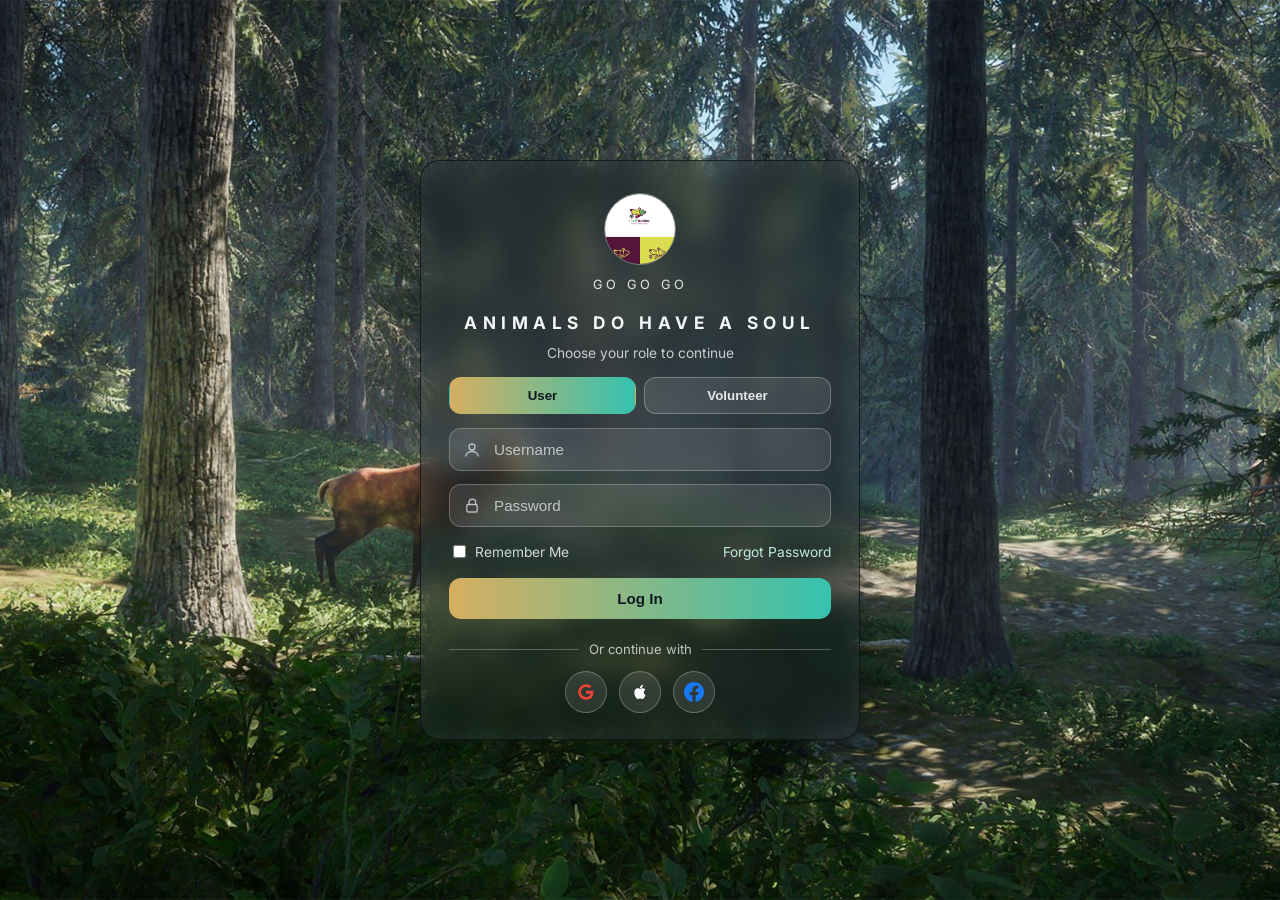
==== login.html @ 61837742 "update" ====
<!DOCTYPE html>
<html lang="en">
<head>
	<meta charset="UTF-8">
	<meta name="viewport" content="width=device-width, initial-scale=1.0">
	<title>Creative Login</title>
	<link rel="stylesheet" href="login.css">
</head>
<body>
	<main class="page-wrap">
		<section class="login-card" aria-label="Login form">
			<div class="logo-wrap">
				<img
					src="assets/logo.jpg"
					onerror="this.onerror=null;this.src='assets/logo.jpeg';"
					alt="Logo"
					class="logo"
				>
				<p class="logo-text">GO GO GO</p>
			</div>

			<h1 class="title">Animals do have a Soul</h1>
			<p class="subtitle">Choose your role to continue</p>

			<div class="role-switch" role="tablist" aria-label="Choose login type">
				<button type="button" id="userTab" class="role-btn active" aria-selected="true">User</button>
				<button type="button" id="volunteerTab" class="role-btn" aria-selected="false">Volunteer</button>
			</div>

			<form id="userForm" class="login-form auth-panel" action="/login" method="post">
				<label class="input-group" for="username">
					<span class="input-icon" aria-hidden="true">
						<svg viewBox="0 0 24 24" fill="none" xmlns="http://www.w3.org/2000/svg">
							<circle cx="12" cy="8" r="4" stroke="currentColor" stroke-width="1.8"/>
							<path d="M4 20C4 16.6863 7.58172 14 12 14C16.4183 14 20 16.6863 20 20" stroke="currentColor" stroke-width="1.8" stroke-linecap="round"/>
						</svg>
					</span>
					<input type="text" id="username" name="username" placeholder="Username" required>
				</label>

				<label class="input-group" for="password">
					<span class="input-icon" aria-hidden="true">
						<svg viewBox="0 0 24 24" fill="none" xmlns="http://www.w3.org/2000/svg">
							<rect x="5" y="10" width="14" height="10" rx="2" stroke="currentColor" stroke-width="1.8"/>
							<path d="M8 10V7.5C8 5.01472 10.0147 3 12.5 3C14.9853 3 17 5.01472 17 7.5V10" stroke="currentColor" stroke-width="1.8" stroke-linecap="round"/>
						</svg>
					</span>
					<input type="password" id="password" name="password" placeholder="Password" required>
				</label>

				<div class="meta-row">
					<label class="remember">
						<input type="checkbox" name="remember">
						<span>Remember Me</span>
					</label>
					<a href="#" class="forgot-link">Forgot Password</a>
				</div>

				<button type="submit" class="login-btn">Log In</button>
			</form>

			<form id="volunteerForm" class="login-form auth-panel is-hidden" action="/volunteer-auth" method="post">
				<label class="input-group" for="volunteerId">
					<span class="input-icon" aria-hidden="true">
						<svg viewBox="0 0 24 24" fill="none" xmlns="http://www.w3.org/2000/svg">
							<circle cx="12" cy="8" r="4" stroke="currentColor" stroke-width="1.8"/>
							<path d="M4 20C4 16.6863 7.58172 14 12 14C16.4183 14 20 16.6863 20 20" stroke="currentColor" stroke-width="1.8" stroke-linecap="round"/>
						</svg>
					</span>
					<input type="text" id="volunteerId" name="volunteer_id" placeholder="Volunteer ID" required>
				</label>

				<label class="input-group" for="volunteerPassword">
					<span class="input-icon" aria-hidden="true">
						<svg viewBox="0 0 24 24" fill="none" xmlns="http://www.w3.org/2000/svg">
							<rect x="5" y="10" width="14" height="10" rx="2" stroke="currentColor" stroke-width="1.8"/>
							<path d="M8 10V7.5C8 5.01472 10.0147 3 12.5 3C14.9853 3 17 5.01472 17 7.5V10" stroke="currentColor" stroke-width="1.8" stroke-linecap="round"/>
						</svg>
					</span>
					<input type="password" id="volunteerPassword" name="password" placeholder="Password" required>
				</label>

				<div class="volunteer-actions">
					<button type="submit" name="action" value="login" class="login-btn">Volunteer Login</button>
					<button type="submit" name="action" value="register" class="secondary-btn">Register as Volunteer</button>
				</div>
			</form>

			<div class="divider"><span>Or continue with</span></div>

			<div class="social-row" aria-label="Social login options">
				<a class="social-btn" href="#" aria-label="Continue with Google">
					<svg viewBox="0 0 24 24" xmlns="http://www.w3.org/2000/svg">
						<path fill="#EA4335" d="M12 10.2v3.9h5.5c-.2 1.3-1.5 3.9-5.5 3.9-3.3 0-6-2.7-6-6s2.7-6 6-6c1.9 0 3.2.8 3.9 1.5l2.7-2.6C17 3.5 14.8 2.6 12 2.6A9.4 9.4 0 1 0 12 21.4c5.4 0 9-3.8 9-9.2 0-.6-.1-1.1-.2-1.6H12Z"/>
					</svg>
				</a>
				<a class="social-btn" href="#" aria-label="Continue with Apple">
					<svg viewBox="0 0 24 24" xmlns="http://www.w3.org/2000/svg">
						<path fill="currentColor" d="M16.6 12.4c0-2.1 1.7-3.1 1.8-3.2-1-1.4-2.5-1.6-3-1.6-1.3-.1-2.6.8-3.2.8-.7 0-1.7-.8-2.8-.8-1.4 0-2.8.8-3.5 2.1-1.5 2.6-.4 6.5 1 8.5.7 1 1.5 2.1 2.6 2.1 1 0 1.4-.6 2.7-.6 1.3 0 1.6.6 2.7.6 1.1 0 1.8-1 2.5-2 .8-1.1 1.1-2.3 1.1-2.4-.1 0-1.9-.7-1.9-3.5Zm-2-6.1c.6-.8 1-1.8.9-2.9-.9 0-2 .6-2.6 1.3-.6.7-1.1 1.8-1 2.8 1 0 2.1-.5 2.7-1.2Z"/>
					</svg>
				</a>
				<a class="social-btn" href="#" aria-label="Continue with Facebook">
					<svg viewBox="0 0 24 24" xmlns="http://www.w3.org/2000/svg">
						<path fill="#1877F2" d="M24 12.1C24 5.4 18.6 0 12 0S0 5.4 0 12.1c0 6 4.4 11 10.1 12v-8.5H7v-3.5h3.1V9.4c0-3.1 1.8-4.8 4.6-4.8 1.3 0 2.7.2 2.7.2v3h-1.5c-1.5 0-2 .9-2 1.9v2.3h3.4l-.6 3.5h-2.8V24c5.7-1 10.1-6 10.1-11.9Z"/>
					</svg>
				</a>
			</div>
		</section>
	</main>
	<script>
		const userTab = document.getElementById('userTab');
		const volunteerTab = document.getElementById('volunteerTab');
		const userForm = document.getElementById('userForm');
		const volunteerForm = document.getElementById('volunteerForm');

		function showUserPanel() {
			userTab.classList.add('active');
			volunteerTab.classList.remove('active');
			userTab.setAttribute('aria-selected', 'true');
			volunteerTab.setAttribute('aria-selected', 'false');
			userForm.classList.remove('is-hidden');
			volunteerForm.classList.add('is-hidden');
		}

		function showVolunteerPanel() {
			volunteerTab.classList.add('active');
			userTab.classList.remove('active');
			volunteerTab.setAttribute('aria-selected', 'true');
			userTab.setAttribute('aria-selected', 'false');
			volunteerForm.classList.remove('is-hidden');
			userForm.classList.add('is-hidden');
		}

		userTab.addEventListener('click', showUserPanel);
		volunteerTab.addEventListener('click', showVolunteerPanel);
	</script>
</body>
</html>
---- login.css ----
@import url('https://fonts.googleapis.com/css2?family=Inter:wght@400;500;600;700&display=swap');

* {
	box-sizing: border-box;
}

body {
	margin: 0;
	min-height: 100vh;
	font-family: 'Inter', sans-serif;
	color: #f4f7f8;
	background-image: url('./login-bg.jpg');
	background-size: cover;
	background-position: center;
	background-repeat: no-repeat;
}

.page-wrap {
	min-height: 100vh;
	display: grid;
	place-items: center;
	padding: 24px;
}

.login-card {
	width: min(440px, 100%);
	padding: 32px 28px 26px;
	border-radius: 20px;
	background: rgba(16, 24, 30, 0.42);
	border: 1px solid rgba(10, 18, 22, 0.65);
	backdrop-filter: blur(12px);
	-webkit-backdrop-filter: blur(12px);
	box-shadow:
		inset 0 0 34px rgba(255, 255, 255, 0.09),
		0 16px 44px rgba(0, 0, 0, 0.35);
}

.logo-wrap {
	text-align: center;
	margin-bottom: 18px;
}

.logo {
	width: 72px;
	height: 72px;
	object-fit: cover;
	border-radius: 50%;
	border: 1px solid rgba(255, 255, 255, 0.35);
}

.logo-text {
	margin: 8px 0 0;
	font-size: 0.8rem;
	letter-spacing: 0.26em;
	text-transform: uppercase;
	color: rgba(244, 247, 248, 0.9);
}

.title {
	margin: 0 0 22px;
	text-align: center;
	font-size: 1.08rem;
	font-weight: 700;
	letter-spacing: 0.32em;
	text-transform: uppercase;
	line-height: 1.5;
}

.subtitle {
	margin: -12px 0 16px;
	text-align: center;
	font-size: 0.86rem;
	color: rgba(233, 238, 239, 0.82);
}

.role-switch {
	display: grid;
	grid-template-columns: 1fr 1fr;
	gap: 8px;
	margin-bottom: 14px;
}

.role-btn {
	border: 1px solid rgba(255, 255, 255, 0.28);
	background: rgba(255, 255, 255, 0.1);
	color: rgba(244, 247, 248, 0.92);
	border-radius: 12px;
	padding: 10px 12px;
	font-weight: 600;
	cursor: pointer;
	transition: background 0.2s ease, transform 0.2s ease;
}

.role-btn.active {
	background: linear-gradient(90deg, #d6af60 0%, #35c2af 100%);
	color: #0f1820;
	border-color: transparent;
}

.role-btn:hover {
	transform: translateY(-1px);
}

.login-form {
	display: grid;
	gap: 13px;
}

.auth-panel.is-hidden {
	display: none;
}

.input-group {
	position: relative;
	display: block;
}

.input-icon {
	position: absolute;
	left: 14px;
	top: 50%;
	transform: translateY(-50%);
	width: 18px;
	height: 18px;
	color: rgba(230, 240, 243, 0.7);
	pointer-events: none;
}

.input-icon svg {
	width: 100%;
	height: 100%;
}

.input-group input {
	width: 100%;
	border: 1px solid rgba(255, 255, 255, 0.24);
	background: rgba(255, 255, 255, 0.1);
	color: #f4f7f8;
	border-radius: 12px;
	padding: 12px 14px 12px 44px;
	font-size: 0.95rem;
	outline: none;
	transition: border-color 0.2s ease, background 0.2s ease;
}

.input-group input::placeholder {
	color: rgba(238, 242, 243, 0.72);
}

.input-group input:focus {
	border-color: rgba(255, 223, 141, 0.9);
	background: rgba(255, 255, 255, 0.14);
}

.meta-row {
	display: flex;
	justify-content: space-between;
	align-items: center;
	margin-top: 2px;
	font-size: 0.86rem;
}

.remember {
	display: inline-flex;
	align-items: center;
	gap: 6px;
	color: rgba(239, 243, 244, 0.86);
}

.remember input {
	accent-color: #c89e45;
}

.forgot-link {
	color: rgba(201, 243, 236, 0.95);
	text-decoration: none;
}

.forgot-link:hover {
	text-decoration: underline;
}

.login-btn {
	margin-top: 4px;
	border: none;
	border-radius: 12px;
	padding: 12px 16px;
	color: #0f1820;
	font-weight: 700;
	font-size: 0.95rem;
	cursor: pointer;
	background: linear-gradient(90deg, #d6af60 0%, #35c2af 100%);
	transition: transform 0.22s ease, box-shadow 0.22s ease;
}

.login-btn:hover {
	transform: translateY(-2px);
	box-shadow: 0 10px 22px rgba(27, 181, 163, 0.3);
}

.volunteer-actions {
	display: grid;
	gap: 10px;
	margin-top: 4px;
}

.secondary-btn {
	border: 1px solid rgba(255, 255, 255, 0.3);
	border-radius: 12px;
	padding: 12px 16px;
	background: rgba(255, 255, 255, 0.12);
	color: #f4f7f8;
	font-weight: 700;
	font-size: 0.95rem;
	cursor: pointer;
	transition: transform 0.2s ease, background 0.2s ease;
}

.secondary-btn:hover {
	transform: translateY(-2px);
	background: rgba(255, 255, 255, 0.18);
}

.divider {
	margin: 22px 0 14px;
	display: flex;
	align-items: center;
	color: rgba(233, 238, 239, 0.78);
	font-size: 0.82rem;
}

.divider::before,
.divider::after {
	content: '';
	flex: 1;
	border-bottom: 1px solid rgba(255, 255, 255, 0.26);
}

.divider span {
	padding: 0 10px;
}

.social-row {
	display: flex;
	justify-content: center;
	gap: 12px;
}

.social-btn {
	width: 42px;
	height: 42px;
	border-radius: 50%;
	border: 1px solid rgba(255, 255, 255, 0.26);
	background: rgba(255, 255, 255, 0.1);
	display: inline-flex;
	align-items: center;
	justify-content: center;
	color: #ffffff;
	text-decoration: none;
	transition: transform 0.2s ease, background 0.2s ease;
}

.social-btn:hover {
	transform: translateY(-2px);
	background: rgba(255, 255, 255, 0.17);
}

.social-btn svg {
	width: 20px;
	height: 20px;
}
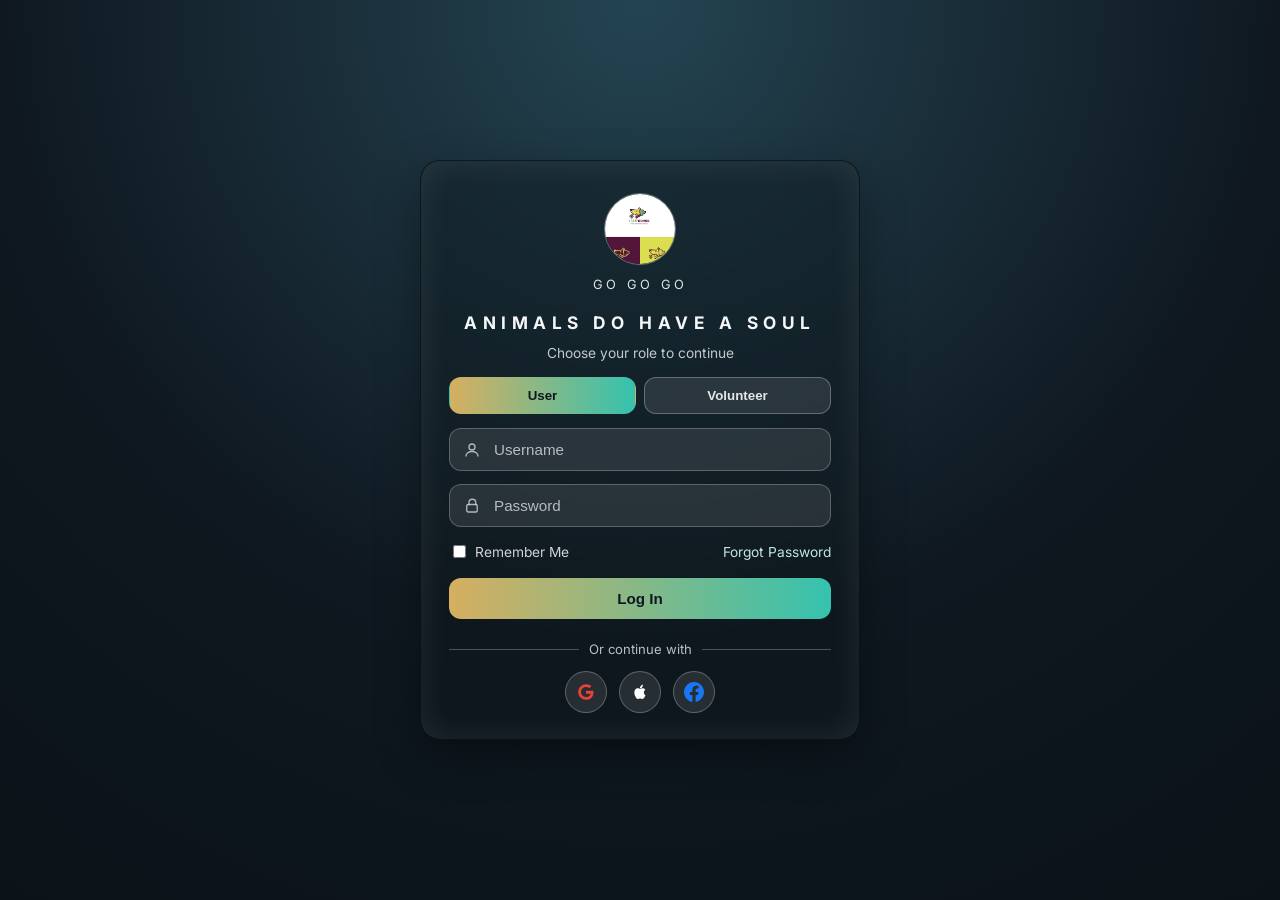
==== commit 0098a3a1: "update language" ====
--- a/login.html
+++ b/login.html
@@ -134,5 +134,6 @@
 		userTab.addEventListener('click', showUserPanel);
 		volunteerTab.addEventListener('click', showVolunteerPanel);
 	</script>
+	<script src="assets/app-language.js"></script>
 </body>
 </html>
--- a/login.css
+++ b/login.css
@@ -9,10 +9,7 @@
 	min-height: 100vh;
 	font-family: 'Inter', sans-serif;
 	color: #f4f7f8;
-	background-image: url('./login-bg.jpg');
-	background-size: cover;
-	background-position: center;
-	background-repeat: no-repeat;
+	background: radial-gradient(circle at top, #244452 0%, #0f1820 58%, #0b1218 100%);
 }
 
 .page-wrap {
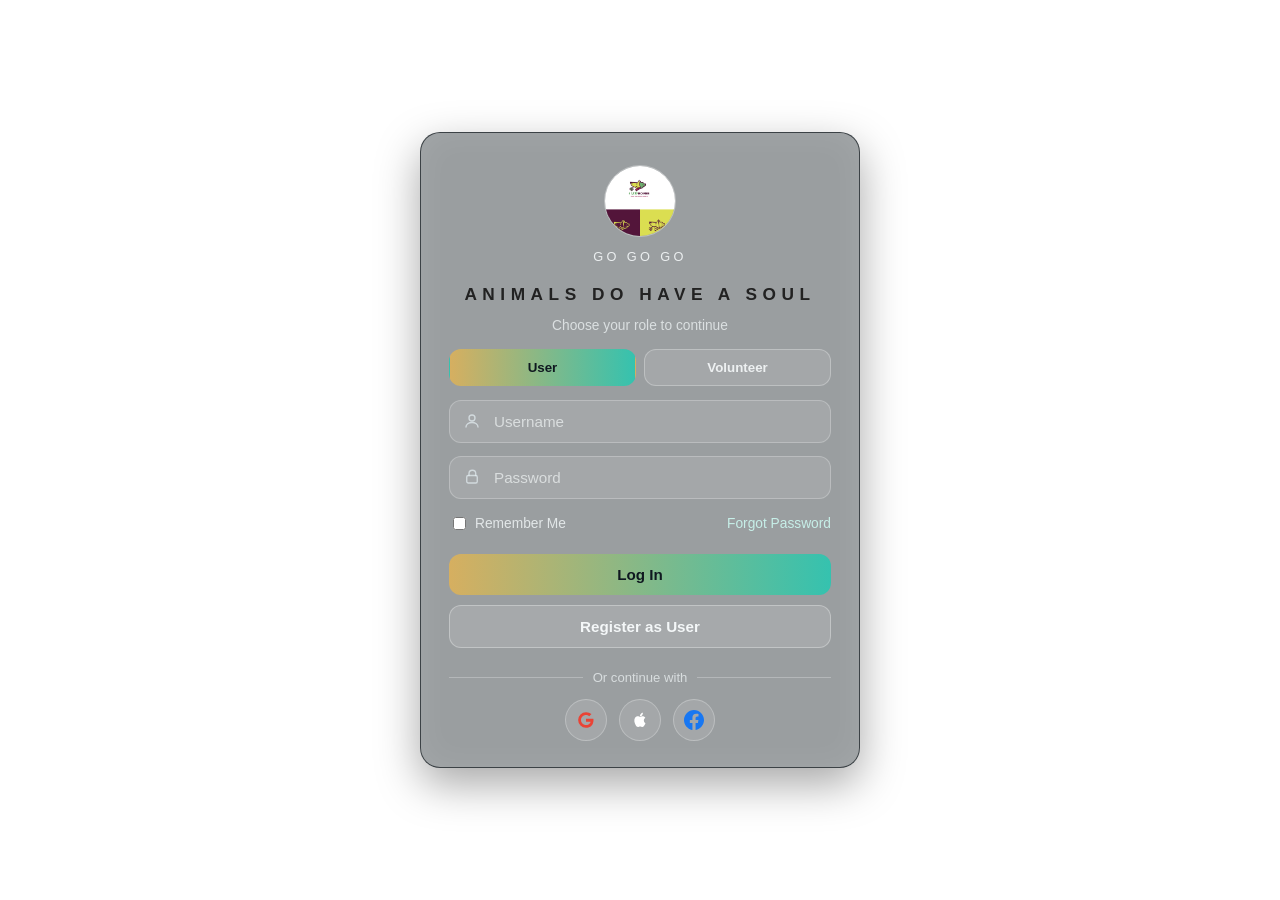
==== commit f0e714b3: "update" ====
--- a/login.html
+++ b/login.html
@@ -56,7 +56,10 @@
 					<a href="#" class="forgot-link">Forgot Password</a>
 				</div>
 
-				<button type="submit" class="login-btn">Log In</button>
+				<div class="user-actions">
+					<button type="submit" class="login-btn">Log In</button>
+					<button type="submit" name="action" value="register" class="secondary-btn">Register as User</button>
+				</div>
 			</form>
 
 			<form id="volunteerForm" class="login-form auth-panel is-hidden" action="/volunteer-auth" method="post">
--- a/login.css
+++ b/login.css
@@ -1,3 +1,15 @@
+/* User actions section for consistent button visibility and spacing */
+.user-actions {
+	display: grid;
+	gap: 10px;
+	margin-top: 4px;
+}
+
+.volunteer-actions {
+	display: grid;
+	gap: 10px;
+	margin-top: 4px;
+}
 @import url('https://fonts.googleapis.com/css2?family=Inter:wght@400;500;600;700&display=swap');
 
 * {
@@ -8,8 +20,8 @@
 	margin: 0;
 	min-height: 100vh;
 	font-family: 'Inter', sans-serif;
-	color: #f4f7f8;
-	background: radial-gradient(circle at top, #244452 0%, #0f1820 58%, #0b1218 100%);
+	color: #222;
+	background: #fff;
 }
 
 .page-wrap {
